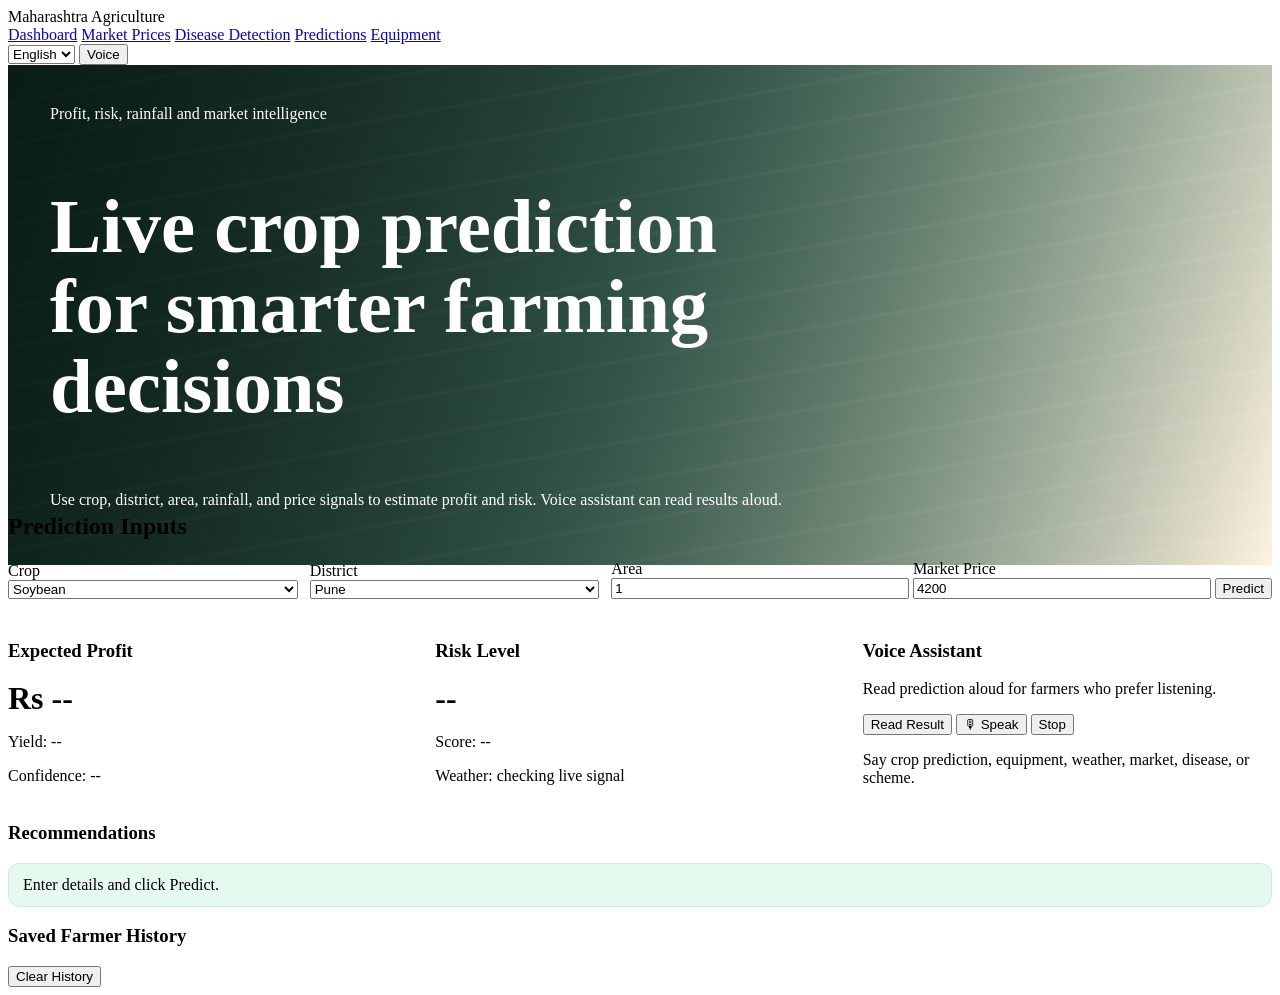
==== prediction.html @ 8593c609 "काम काय केलं ते लिहा" ====
<!DOCTYPE html>
<html lang="en">
<head>
    <meta charset="UTF-8">
    <meta name="viewport" content="width=device-width, initial-scale=1.0">
    <title>Live Crop Predictions - Maharashtra Agriculture</title>
    <link rel="stylesheet" href="css/style.css">
    <style>
        .prediction-hero {
            min-height: 500px;
            display: flex;
            align-items: center;
            position: relative;
            overflow: hidden;
            background:
                linear-gradient(112deg, rgba(6,25,20,.9), rgba(17,92,57,.66), rgba(246,184,75,.18)),
                url("a0c477f111c3b5f2a0177ffa79d3ac75.jpg") center/cover;
        }
        .prediction-hero video {
            position: absolute;
            inset: 0;
            width: 100%;
            height: 100%;
            object-fit: cover;
            opacity: .38;
        }
        .prediction-hero::after {
            content: "";
            position: absolute;
            inset: 0;
            background:
                linear-gradient(105deg, rgba(7,27,22,.9), rgba(7,27,22,.52), transparent),
                repeating-linear-gradient(170deg, transparent 0 36px, rgba(255,255,255,.08) 37px 40px);
            animation: fieldDrift 18s linear infinite;
        }
        .prediction-hero-content {
            position: relative;
            z-index: 1;
            color: white;
            width: min(1180px, calc(100% - 32px));
            margin: 0 auto;
        }
        .prediction-hero h1 {
            font-size: clamp(2.4rem, 6vw, 5rem);
            line-height: 1.04;
            max-width: 780px;
        }
        .prediction-panel {
            margin-top: -72px;
            position: relative;
            z-index: 3;
        }
        .prediction-form {
            display: grid;
            grid-template-columns: repeat(4, 1fr) auto;
            gap: 12px;
            align-items: end;
        }
        .prediction-form select,
        .prediction-form input {
            width: 100%;
        }
        .result-grid {
            display: grid;
            grid-template-columns: repeat(3, 1fr);
            gap: 18px;
            margin-top: 22px;
        }
        .metric {
            font-size: 2rem;
            font-weight: 900;
            color: var(--green);
            margin-top: 8px;
        }
        .risk-low { color: #15803d; }
        .risk-medium { color: #b8860b; }
        .risk-high { color: #c0392b; }
        .recommendation-list {
            display: grid;
            gap: 10px;
            margin-top: 10px;
        }
        .recommendation-list div {
            padding: 12px 14px;
            border-radius: 12px;
            background: rgba(223,247,233,.76);
            border: 1px solid rgba(31,138,91,.12);
        }
        @media(max-width: 980px) {
            .prediction-form,
            .result-grid {
                grid-template-columns: 1fr;
            }
            .prediction-panel {
                margin-top: -44px;
            }
        }
    </style>
</head>
<body>
    <div class="navbar">
        <div class="container">
            <div class="logo">Maharashtra Agriculture</div>
            <nav class="nav-menu">
                <a href="index.html">Dashboard</a>
                <a href="market.html">Market Prices</a>
                <a href="disease.html">Disease Detection</a>
                <a href="predictions.html" class="active">Predictions</a>
                <a href="equipment.html">Equipment</a>
            </nav>
            <div class="auth-menu">
                <select id="languageSelect" onchange="changePageLanguage(this.value)">
                    <option value="en">English</option>
                    <option value="mr">Marathi</option>
                    <option value="hi">Hindi</option>
                </select>
                <button class="btn btn-primary" onclick="FarmerAssistant.speak(getPredictionSpeech())">Voice</button>
            </div>
        </div>
    </div>

    <section class="prediction-hero">
        <video autoplay muted loop playsinline poster="a0c477f111c3b5f2a0177ffa79d3ac75.jpg">
            <source src="assets/farm-bg.mp4" type="video/mp4">
        </video>
        <div class="prediction-hero-content">
            <span class="hero-badge">Profit, risk, rainfall and market intelligence</span>
            <h1 id="predHeroTitle">Live crop prediction for smarter farming decisions</h1>
            <p id="predHeroText">Use crop, district, area, rainfall, and price signals to estimate profit and risk. Voice assistant can read results aloud.</p>
        </div>
    </section>

    <main class="container">
        <section class="card prediction-panel">
            <h2 id="predInputsTitle">Prediction Inputs</h2>
            <div class="prediction-form">
                <div>
                    <label id="predCropLabel">Crop</label>
                    <select id="cropSelect">
                        <option value="Soybean">Soybean</option>
                        <option value="Cotton">Cotton</option>
                        <option value="Onion">Onion</option>
                        <option value="Sugarcane">Sugarcane</option>
                        <option value="Tomato">Tomato</option>
                        <option value="Wheat">Wheat</option>
                    </select>
                </div>
                <div>
                    <label id="predDistrictLabel">District</label>
                    <select id="districtSelect">
                        <option value="Pune">Pune</option>
                        <option value="Nashik">Nashik</option>
                        <option value="Nagpur">Nagpur</option>
                        <option value="Kolhapur">Kolhapur</option>
                        <option value="Sangli">Sangli</option>
                    </select>
                </div>
                <div>
                    <label id="predAreaLabel">Area</label>
                    <input id="areaInput" type="number" min="0.1" step="0.1" value="1" placeholder="Hectares">
                </div>
                <div>
                    <label id="predPriceLabel">Market Price</label>
                    <input id="priceInput" type="number" min="1" value="4200" placeholder="Rs / qtl">
                </div>
                <button class="btn btn-primary" id="predButton" onclick="runPrediction()">Predict</button>
            </div>
        </section>

        <section class="result-grid">
            <article class="card">
                <h3 id="predProfitTitle">Expected Profit</h3>
                <div class="metric" id="profitValue">Rs --</div>
                <p id="yieldValue">Yield: --</p>
                <p id="confidenceValue">Confidence: --</p>
            </article>
            <article class="card">
                <h3 id="predRiskTitle">Risk Level</h3>
                <div class="metric" id="riskValue">--</div>
                <p id="riskScoreValue">Score: --</p>
                <p id="weatherValue">Weather: checking live signal</p>
            </article>
            <article class="card">
                <h3 id="predVoiceTitle">Voice Assistant</h3>
                <p id="predVoiceText">Read prediction aloud for farmers who prefer listening.</p>
                <button class="btn btn-primary" id="predReadBtn" onclick="FarmerAssistant.speak(getPredictionSpeech())">Read Result</button>
                <button class="btn btn-primary" id="predListenBtn" onclick="FarmerAssistant.startListening()">🎙 Speak</button>
                <button class="btn btn-secondary" id="predStopBtn" onclick="FarmerAssistant.stop()">Stop</button>
                <p class="voice-command-result" id="assistantCommandResult">Say crop prediction, equipment, weather, market, disease, or scheme.</p>
            </article>
        </section>

        <section class="card">
            <h3 id="predRecTitle">Recommendations</h3>
            <div id="recommendations" class="recommendation-list">
                <div>Enter details and click Predict.</div>
            </div>
        </section>

        <section class="card">
            <h3 id="predHistoryTitle">Saved Farmer History</h3>
            <div id="farmerHistoryList"></div>
            <button class="btn btn-secondary" onclick="FarmerAssistant.clearHistory()">Clear History</button>
        </section>
    </main>

    <script src="js/api.js"></script>
    <script src="js/voice-assistant.js"></script>
    <script>
        const cropProfiles = {
            Soybean: { yield: 17, cost: 31000, risk: .34 },
            Cotton: { yield: 14, cost: 42000, risk: .46 },
            Onion: { yield: 225, cost: 78000, risk: .52 },
            Sugarcane: { yield: 820, cost: 125000, risk: .38 },
            Tomato: { yield: 260, cost: 92000, risk: .58 },
            Wheat: { yield: 32, cost: 36000, risk: .29 }
        };

        let latestPrediction = null;

        const predictionTranslations = {
            en: {
                predHeroTitle: 'Live crop prediction for smarter farming decisions',
                predHeroText: 'Use crop, district, area, rainfall, and price signals to estimate profit and risk. Voice assistant can read results aloud.',
                predInputsTitle: 'Prediction Inputs',
                predCropLabel: 'Crop',
                predDistrictLabel: 'District',
                predAreaLabel: 'Area',
                predPriceLabel: 'Market Price',
                predButton: 'Predict',
                predProfitTitle: 'Expected Profit',
                predRiskTitle: 'Risk Level',
                predVoiceTitle: 'Voice Assistant',
                predVoiceText: 'Read prediction aloud for farmers who prefer listening.',
                predReadBtn: 'Read Result',
                predListenBtn: '🎙 Speak',
                predStopBtn: 'Stop',
                predRecTitle: 'Recommendations',
                predHistoryTitle: 'Saved Farmer History'
            },
            mr: {
                predHeroTitle: 'शेतीसाठी थेट पीक अंदाज',
                predHeroText: 'पीक, जिल्हा, क्षेत्र, पाऊस आणि बाजारभाव वापरून नफा व जोखीम अंदाज मिळवा.',
                predInputsTitle: 'अंदाजासाठी माहिती',
                predCropLabel: 'पीक',
                predDistrictLabel: 'जिल्हा',
                predAreaLabel: 'क्षेत्र',
                predPriceLabel: 'बाजारभाव',
                predButton: 'अंदाज काढा',
                predProfitTitle: 'अपेक्षित नफा',
                predRiskTitle: 'जोखीम पातळी',
                predVoiceTitle: 'आवाज सहाय्यक',
                predVoiceText: 'शेतकऱ्यांसाठी अंदाज मोठ्याने वाचून सांगतो.',
                predReadBtn: 'निकाल वाचा',
                predListenBtn: '🎙 बोला',
                predStopBtn: 'थांबवा',
                predRecTitle: 'शिफारसी',
                predHistoryTitle: 'सेव्ह केलेला शेतकरी इतिहास'
            },
            hi: {
                predHeroTitle: 'बेहतर खेती के लिए लाइव फसल भविष्यवाणी',
                predHeroText: 'फसल, जिला, क्षेत्र, बारिश और बाजार भाव से लाभ और जोखिम का अनुमान पाएं।',
                predInputsTitle: 'भविष्यवाणी जानकारी',
                predCropLabel: 'फसल',
                predDistrictLabel: 'जिला',
                predAreaLabel: 'क्षेत्र',
                predPriceLabel: 'बाजार भाव',
                predButton: 'भविष्यवाणी करें',
                predProfitTitle: 'अनुमानित लाभ',
                predRiskTitle: 'जोखिम स्तर',
                predVoiceTitle: 'आवाज सहायक',
                predVoiceText: 'किसानों के लिए परिणाम बोलकर सुनाता है।',
                predReadBtn: 'परिणाम सुनें',
                predListenBtn: '🎙 बोलें',
                predStopBtn: 'रोकें',
                predRecTitle: 'सिफारिशें',
                predHistoryTitle: 'सेव किसान इतिहास'
            }
        };

        function changePageLanguage(lang) {
            localStorage.setItem('farmerAssistantLang', lang);
            const dict = predictionTranslations[lang] || predictionTranslations.en;
            Object.entries(dict).forEach(([id, text]) => {
                const el = document.getElementById(id);
                if (el) el.textContent = text;
            });
        }

        async function fetchLiveWeather(district) {
            const coords = {
                Pune: [18.5204, 73.8567],
                Nashik: [19.9975, 73.7898],
                Nagpur: [21.1458, 79.0882],
                Kolhapur: [16.7050, 73.7421],
                Sangli: [16.8500, 73.9167]
            };
            const [lat, lon] = coords[district] || coords.Pune;
            const url = `https://api.open-meteo.com/v1/forecast?latitude=${lat}&longitude=${lon}&current=temperature_2m,relative_humidity_2m,precipitation&timezone=Asia%2FKolkata`;
            const response = await fetch(url);
            const data = await response.json();
            return data.current || {};
        }

        async function runPrediction() {
            const crop = document.getElementById('cropSelect').value;
            const district = document.getElementById('districtSelect').value;
            const area = Number(document.getElementById('areaInput').value || 1);
            const price = Number(document.getElementById('priceInput').value || 4200);
            const profile = cropProfiles[crop];

            let weather = {};
            try {
                weather = await fetchLiveWeather(district);
            } catch {
                weather = { temperature_2m: 29, relative_humidity_2m: 70, precipitation: 0 };
            }

            const weatherRisk = Math.min(0.3, Number(weather.precipitation || 0) / 30);
            const yieldQtl = profile.yield * area;
            const revenue = yieldQtl * price;
            const cost = profile.cost * area;
            const profit = revenue - cost;
            const riskScore = Math.min(0.95, profile.risk + weatherRisk);
            const riskLevel = riskScore > .62 ? 'High' : riskScore > .42 ? 'Medium' : 'Low';
            const confidence = Math.max(.68, 1 - riskScore / 2);

            latestPrediction = { crop, district, area, price, yieldQtl, profit, riskScore, riskLevel, confidence, weather };

            document.getElementById('profitValue').textContent = `Rs ${Math.round(profit).toLocaleString('en-IN')}`;
            document.getElementById('yieldValue').textContent = `Yield: ${yieldQtl.toFixed(1)} qtl`;
            document.getElementById('confidenceValue').textContent = `Confidence: ${(confidence * 100).toFixed(0)}%`;
            const riskEl = document.getElementById('riskValue');
            riskEl.textContent = riskLevel;
            riskEl.className = `metric risk-${riskLevel.toLowerCase()}`;
            document.getElementById('riskScoreValue').textContent = `Score: ${(riskScore * 100).toFixed(0)}/100`;
            document.getElementById('weatherValue').textContent = `Weather: ${weather.temperature_2m || '--'} C, humidity ${weather.relative_humidity_2m || '--'}%`;

            const recs = [
                profit > 0 ? 'Profit is positive. Plan selling when mandi price is strong.' : 'Profit is weak. Reduce input cost or wait for better market price.',
                riskLevel === 'High' ? 'High risk: check rainfall, pest control, and avoid unnecessary spending.' : 'Risk is manageable. Continue monitoring weather and market price.',
                'Save this prediction in farmer history for future comparison.'
            ];
            document.getElementById('recommendations').innerHTML = recs.map(r => `<div>${r}</div>`).join('');
            FarmerAssistant.saveHistory('Prediction', `${crop} in ${district}: profit Rs ${Math.round(profit).toLocaleString('en-IN')}, risk ${riskLevel}`);
        }

        function getPredictionSpeech() {
            if (!latestPrediction) return 'Please select crop, district, area, and click predict.';
            return `${latestPrediction.crop} in ${latestPrediction.district}. Expected profit is rupees ${Math.round(latestPrediction.profit)}. Risk level is ${latestPrediction.riskLevel}. Expected yield is ${latestPrediction.yieldQtl.toFixed(1)} quintal.`;
        }
    </script>
</body>
</html>
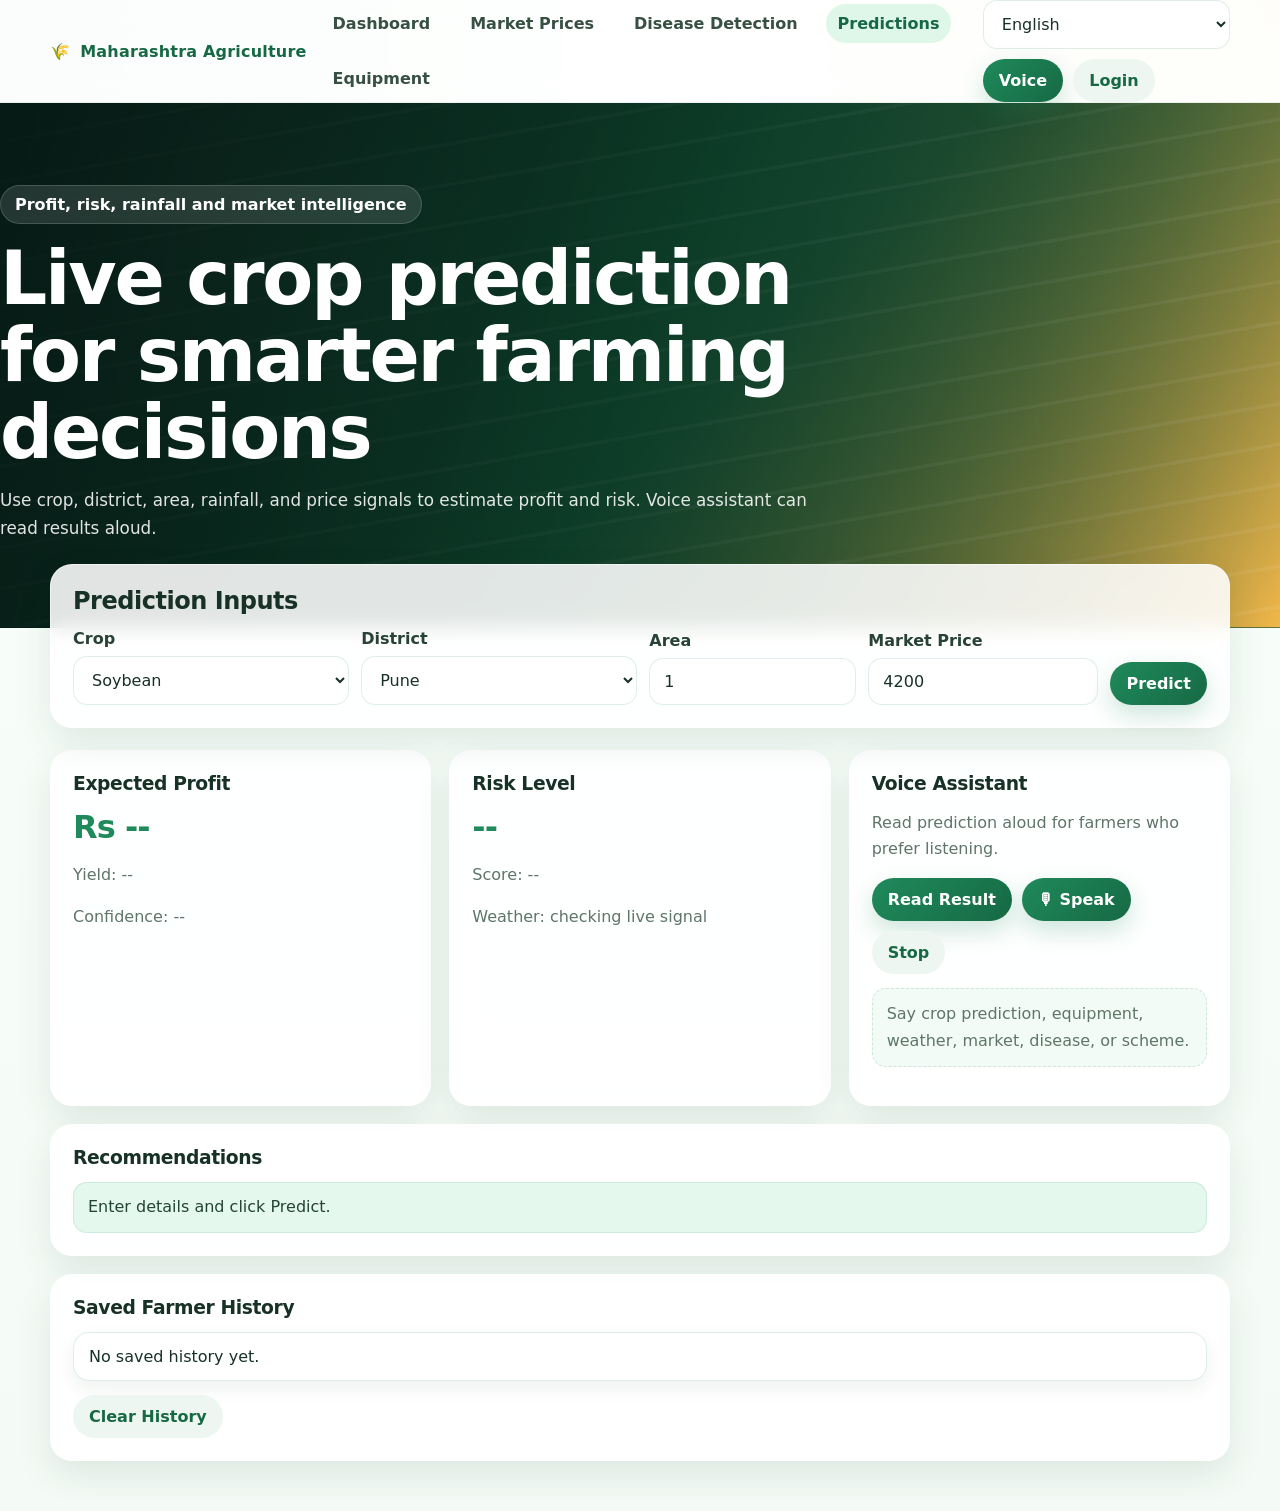
==== commit 8cc0f576: "Update frontend API, disease, and prediction pages" ====
--- a/prediction.html
+++ b/prediction.html
@@ -1,354 +1,862 @@
 <!DOCTYPE html>
 <html lang="en">
 <head>
-    <meta charset="UTF-8">
-    <meta name="viewport" content="width=device-width, initial-scale=1.0">
-    <title>Live Crop Predictions - Maharashtra Agriculture</title>
-    <link rel="stylesheet" href="css/style.css">
-    <style>
-        .prediction-hero {
-            min-height: 500px;
-            display: flex;
-            align-items: center;
-            position: relative;
-            overflow: hidden;
-            background:
-                linear-gradient(112deg, rgba(6,25,20,.9), rgba(17,92,57,.66), rgba(246,184,75,.18)),
-                url("a0c477f111c3b5f2a0177ffa79d3ac75.jpg") center/cover;
-        }
-        .prediction-hero video {
-            position: absolute;
-            inset: 0;
-            width: 100%;
-            height: 100%;
-            object-fit: cover;
-            opacity: .38;
-        }
-        .prediction-hero::after {
-            content: "";
-            position: absolute;
-            inset: 0;
-            background:
-                linear-gradient(105deg, rgba(7,27,22,.9), rgba(7,27,22,.52), transparent),
-                repeating-linear-gradient(170deg, transparent 0 36px, rgba(255,255,255,.08) 37px 40px);
-            animation: fieldDrift 18s linear infinite;
-        }
-        .prediction-hero-content {
-            position: relative;
-            z-index: 1;
-            color: white;
-            width: min(1180px, calc(100% - 32px));
-            margin: 0 auto;
-        }
-        .prediction-hero h1 {
-            font-size: clamp(2.4rem, 6vw, 5rem);
-            line-height: 1.04;
-            max-width: 780px;
-        }
-        .prediction-panel {
-            margin-top: -72px;
-            position: relative;
-            z-index: 3;
-        }
-        .prediction-form {
-            display: grid;
-            grid-template-columns: repeat(4, 1fr) auto;
-            gap: 12px;
-            align-items: end;
-        }
-        .prediction-form select,
-        .prediction-form input {
-            width: 100%;
-        }
-        .result-grid {
-            display: grid;
-            grid-template-columns: repeat(3, 1fr);
-            gap: 18px;
-            margin-top: 22px;
-        }
-        .metric {
-            font-size: 2rem;
-            font-weight: 900;
-            color: var(--green);
-            margin-top: 8px;
-        }
-        .risk-low { color: #15803d; }
-        .risk-medium { color: #b8860b; }
-        .risk-high { color: #c0392b; }
-        .recommendation-list {
-            display: grid;
-            gap: 10px;
-            margin-top: 10px;
-        }
-        .recommendation-list div {
-            padding: 12px 14px;
-            border-radius: 12px;
-            background: rgba(223,247,233,.76);
-            border: 1px solid rgba(31,138,91,.12);
-        }
-        @media(max-width: 980px) {
-            .prediction-form,
-            .result-grid {
-                grid-template-columns: 1fr;
-            }
-            .prediction-panel {
-                margin-top: -44px;
-            }
-        }
-    </style>
+  <meta charset="UTF-8" />
+  <meta name="viewport" content="width=device-width, initial-scale=1.0" />
+  <title>Live Crop Predictions - Maharashtra Agriculture</title>
+  <style>
+    :root{
+      --bg:#f4fbf6;
+      --card:#ffffff;
+      --text:#183126;
+      --muted:#5f7569;
+      --green:#1f8a5b;
+      --green-dark:#166944;
+      --green-soft:#dff7e9;
+      --border:rgba(31,138,91,.14);
+      --shadow:0 14px 35px rgba(20,60,40,.10);
+      --radius:22px;
+      --radius-sm:14px;
+      --danger:#c0392b;
+      --warn:#b8860b;
+      --success:#15803d;
+    }
+    *{box-sizing:border-box}
+    html,body{margin:0;padding:0}
+    body{
+      font-family: Inter, system-ui, -apple-system, Segoe UI, Roboto, Arial, sans-serif;
+      background:
+        radial-gradient(circle at top left, rgba(31,138,91,.10), transparent 32%),
+        radial-gradient(circle at top right, rgba(246,184,75,.14), transparent 28%),
+        linear-gradient(180deg, #f8fffa, var(--bg));
+      color:var(--text);
+    }
+    a{color:inherit;text-decoration:none}
+    .container{width:min(1180px, calc(100% - 28px)); margin:0 auto}
+    .navbar{
+      position:sticky; top:0; z-index:40;
+      backdrop-filter: blur(12px);
+      background: rgba(255,255,255,.82);
+      border-bottom:1px solid rgba(0,0,0,.06);
+    }
+    .navbar .container{
+      min-height:72px;
+      display:flex; align-items:center; justify-content:space-between; gap:14px;
+    }
+    .logo{
+      font-weight:900; letter-spacing:.2px;
+      color:var(--green-dark);
+      display:flex; align-items:center; gap:10px;
+      white-space:nowrap;
+    }
+    .logo::before{content:"🌾"}
+    .nav-menu{
+      display:flex; align-items:center; gap:16px; flex-wrap:wrap;
+      color:#385044;
+      font-weight:600;
+    }
+    .nav-menu a{
+      padding:10px 12px; border-radius:999px;
+      transition:.2s ease;
+    }
+    .nav-menu a:hover,.nav-menu a.active{
+      background:var(--green-soft);
+      color:var(--green-dark);
+    }
+    .auth-menu{display:flex; align-items:center; gap:10px; flex-wrap:wrap}
+    select, input, button{
+      font:inherit;
+    }
+    select, input{
+      width:100%;
+      border:1px solid var(--border);
+      background:#fff;
+      color:var(--text);
+      border-radius:14px;
+      padding:13px 14px;
+      outline:none;
+      box-shadow: inset 0 1px 0 rgba(255,255,255,.8);
+    }
+    select:focus, input:focus{
+      border-color: rgba(31,138,91,.40);
+      box-shadow: 0 0 0 4px rgba(31,138,91,.12);
+    }
+    .btn{
+      border:none;
+      border-radius:999px;
+      padding:12px 16px;
+      font-weight:800;
+      cursor:pointer;
+      transition:.2s ease;
+      display:inline-flex;
+      align-items:center;
+      justify-content:center;
+      gap:8px;
+      white-space:nowrap;
+    }
+    .btn:hover{transform: translateY(-1px)}
+    .btn-primary{
+      background: linear-gradient(135deg, var(--green), var(--green-dark));
+      color:#fff;
+      box-shadow: 0 10px 24px rgba(31,138,91,.22);
+    }
+    .btn-secondary{
+      background: #eef6f1;
+      color: var(--green-dark);
+    }
+
+    .prediction-hero{
+      min-height: 460px;
+      display:flex;
+      align-items:flex-end;
+      position:relative;
+      overflow:hidden;
+      border-bottom:1px solid rgba(0,0,0,.05);
+      background:
+        linear-gradient(112deg, rgba(6,25,20,.92), rgba(17,92,57,.72), rgba(246,184,75,.22)),
+        radial-gradient(circle at 20% 20%, rgba(255,255,255,.18), transparent 24%),
+        linear-gradient(135deg, #0b2a1f, #154c34 55%, #f0b74a);
+    }
+    .prediction-hero::after{
+      content:"";
+      position:absolute;
+      inset:0;
+      background:
+        linear-gradient(105deg, rgba(7,27,22,.90), rgba(7,27,22,.52), transparent),
+        repeating-linear-gradient(170deg, transparent 0 36px, rgba(255,255,255,.07) 37px 40px);
+      animation: fieldDrift 18s linear infinite;
+      opacity:.85;
+      pointer-events:none;
+    }
+    @keyframes fieldDrift{
+      from{transform: translateX(0)}
+      to{transform: translateX(48px)}
+    }
+    .prediction-hero-content{
+      position:relative;
+      z-index:1;
+      color:#fff;
+      width:100%;
+      padding: 82px 0 84px;
+    }
+    .hero-badge{
+      display:inline-flex;
+      align-items:center;
+      gap:8px;
+      padding:9px 14px;
+      border-radius:999px;
+      background:rgba(255,255,255,.12);
+      border:1px solid rgba(255,255,255,.16);
+      color:#fff;
+      font-weight:700;
+      margin-bottom:16px;
+      backdrop-filter: blur(8px);
+    }
+    .prediction-hero h1{
+      margin:0 0 14px;
+      font-size: clamp(2.2rem, 5.8vw, 4.8rem);
+      line-height:1.04;
+      max-width: 820px;
+      letter-spacing:-.03em;
+    }
+    .prediction-hero p{
+      margin:0;
+      max-width: 820px;
+      font-size: 1.05rem;
+      line-height: 1.7;
+      color: rgba(255,255,255,.88);
+    }
+
+    main{padding: 0 0 50px}
+    .prediction-panel{
+      margin-top: -64px;
+      position:relative;
+      z-index:3;
+    }
+    .card{
+      background: rgba(255,255,255,.88);
+      border:1px solid rgba(255,255,255,.6);
+      border-radius: var(--radius);
+      box-shadow: var(--shadow);
+      padding: 22px;
+      backdrop-filter: blur(10px);
+    }
+    .card h2,.card h3{
+      margin:0 0 14px;
+      letter-spacing:-.02em;
+    }
+    .card p{color:var(--muted); line-height:1.65}
+    .prediction-form{
+      display:grid;
+      grid-template-columns: 1.2fr 1.2fr .9fr 1fr auto;
+      gap: 12px;
+      align-items:end;
+    }
+    .field label{
+      display:block;
+      font-weight:800;
+      margin:0 0 8px;
+      color:#294236;
+    }
+    .result-grid{
+      display:grid;
+      grid-template-columns: repeat(3, 1fr);
+      gap:18px;
+      margin-top:22px;
+    }
+    .metric{
+      font-size:2rem;
+      font-weight:900;
+      color:var(--green);
+      margin-top:8px;
+      letter-spacing:-.03em;
+    }
+    .risk-low{ color: var(--success); }
+    .risk-medium{ color: var(--warn); }
+    .risk-high{ color: var(--danger); }
+
+    .recommendation-list{
+      display:grid;
+      gap:10px;
+      margin-top:10px;
+    }
+    .recommendation-list div{
+      padding:12px 14px;
+      border-radius:14px;
+      background: rgba(223,247,233,.82);
+      border:1px solid rgba(31,138,91,.12);
+      color:#234336;
+      line-height:1.55;
+    }
+    .section{
+      margin-top:18px;
+    }
+    .voice-row{
+      display:flex;
+      gap:10px;
+      flex-wrap:wrap;
+      margin-top:10px;
+    }
+    .voice-command-result{
+      margin-top:14px;
+      color:#3d5a4f;
+      padding:12px 14px;
+      border-radius:14px;
+      background:#f3fbf6;
+      border:1px dashed rgba(31,138,91,.18);
+    }
+    .history-list{
+      display:grid;
+      gap:10px;
+      margin-top:10px;
+    }
+    .history-item{
+      background:#fff;
+      border:1px solid var(--border);
+      border-radius:16px;
+      padding:14px 15px;
+      box-shadow: 0 8px 20px rgba(16,58,35,.06);
+    }
+    .history-item small{
+      display:block;
+      color:var(--muted);
+      margin-top:4px;
+      line-height:1.5;
+    }
+
+    .modal{
+      display:none;
+      position:fixed;
+      inset:0;
+      background: rgba(14,24,18,.55);
+      z-index:80;
+      padding:20px;
+      align-items:center;
+      justify-content:center;
+    }
+    .modal-content{
+      width:min(420px, 100%);
+      background:#fff;
+      border-radius:22px;
+      box-shadow: 0 28px 70px rgba(0,0,0,.25);
+      padding:22px;
+      position:relative;
+    }
+    .close{
+      position:absolute;
+      top:14px;
+      right:16px;
+      font-size:28px;
+      line-height:1;
+      cursor:pointer;
+      color:#7b8c85;
+    }
+    .auth-grid{
+      display:grid;
+      gap:10px;
+      margin-top:14px;
+    }
+
+    @media (max-width: 1040px){
+      .prediction-form{grid-template-columns: 1fr 1fr}
+      .prediction-form button{grid-column: 1 / -1}
+      .result-grid{grid-template-columns: 1fr}
+      .navbar .container{flex-wrap:wrap; padding:12px 0}
+      .nav-menu{gap:8px}
+    }
+    @media (max-width: 640px){
+      .prediction-hero{min-height: 390px}
+      .prediction-hero-content{padding: 70px 0 78px}
+      .prediction-form{grid-template-columns: 1fr}
+      .card{padding:18px}
+    }
+  </style>
 </head>
 <body>
-    <div class="navbar">
-        <div class="container">
-            <div class="logo">Maharashtra Agriculture</div>
-            <nav class="nav-menu">
-                <a href="index.html">Dashboard</a>
-                <a href="market.html">Market Prices</a>
-                <a href="disease.html">Disease Detection</a>
-                <a href="predictions.html" class="active">Predictions</a>
-                <a href="equipment.html">Equipment</a>
-            </nav>
-            <div class="auth-menu">
-                <select id="languageSelect" onchange="changePageLanguage(this.value)">
-                    <option value="en">English</option>
-                    <option value="mr">Marathi</option>
-                    <option value="hi">Hindi</option>
-                </select>
-                <button class="btn btn-primary" onclick="FarmerAssistant.speak(getPredictionSpeech())">Voice</button>
-            </div>
+  <div class="navbar">
+    <div class="container">
+      <div class="logo">Maharashtra Agriculture</div>
+      <nav class="nav-menu">
+        <a href="index.html">Dashboard</a>
+        <a href="market.html">Market Prices</a>
+        <a href="disease.html">Disease Detection</a>
+        <a href="predictions.html" class="active">Predictions</a>
+        <a href="equipment.html">Equipment</a>
+      </nav>
+      <div class="auth-menu">
+        <select id="languageSelect" onchange="changePageLanguage(this.value)">
+          <option value="en">English</option>
+          <option value="mr">Marathi</option>
+          <option value="hi">Hindi</option>
+        </select>
+        <button class="btn btn-primary" onclick="FarmerAssistant.speak(getPredictionSpeech())">Voice</button>
+        <button id="loginBtn" class="btn btn-secondary" onclick="openLoginModal()">Login</button>
+        <button id="logoutBtn" class="btn btn-secondary" onclick="logout()" style="display:none;">Logout</button>
+      </div>
+    </div>
+  </div>
+
+  <section class="prediction-hero">
+    <div class="container prediction-hero-content">
+      <span class="hero-badge">Profit, risk, rainfall and market intelligence</span>
+      <h1 id="predHeroTitle">Live crop prediction for smarter farming decisions</h1>
+      <p id="predHeroText">Use crop, district, area, rainfall, and price signals to estimate profit and risk. Voice assistant can read results aloud.</p>
+    </div>
+  </section>
+
+  <main class="container">
+    <section class="card prediction-panel">
+      <h2 id="predInputsTitle">Prediction Inputs</h2>
+      <div class="prediction-form">
+        <div class="field">
+          <label id="predCropLabel">Crop</label>
+          <select id="cropSelect">
+            <option value="Soybean">Soybean</option>
+            <option value="Cotton">Cotton</option>
+            <option value="Onion">Onion</option>
+            <option value="Sugarcane">Sugarcane</option>
+            <option value="Tomato">Tomato</option>
+            <option value="Wheat">Wheat</option>
+          </select>
         </div>
+        <div class="field">
+          <label id="predDistrictLabel">District</label>
+          <select id="districtSelect">
+            <option value="Pune">Pune</option>
+            <option value="Nashik">Nashik</option>
+            <option value="Nagpur">Nagpur</option>
+            <option value="Kolhapur">Kolhapur</option>
+            <option value="Sangli">Sangli</option>
+          </select>
+        </div>
+        <div class="field">
+          <label id="predAreaLabel">Area</label>
+          <input id="areaInput" type="number" min="0.1" step="0.1" value="1" placeholder="Hectares" />
+        </div>
+        <div class="field">
+          <label id="predPriceLabel">Market Price</label>
+          <input id="priceInput" type="number" min="1" value="4200" placeholder="Rs / qtl" />
+        </div>
+        <button class="btn btn-primary" id="predButton" onclick="runPrediction()">Predict</button>
+      </div>
+    </section>
+
+    <section class="result-grid">
+      <article class="card">
+        <h3 id="predProfitTitle">Expected Profit</h3>
+        <div class="metric" id="profitValue">Rs --</div>
+        <p id="yieldValue">Yield: --</p>
+        <p id="confidenceValue">Confidence: --</p>
+      </article>
+
+      <article class="card">
+        <h3 id="predRiskTitle">Risk Level</h3>
+        <div class="metric" id="riskValue">--</div>
+        <p id="riskScoreValue">Score: --</p>
+        <p id="weatherValue">Weather: checking live signal</p>
+      </article>
+
+      <article class="card">
+        <h3 id="predVoiceTitle">Voice Assistant</h3>
+        <p id="predVoiceText">Read prediction aloud for farmers who prefer listening.</p>
+        <div class="voice-row">
+          <button class="btn btn-primary" id="predReadBtn" onclick="FarmerAssistant.speak(getPredictionSpeech())">Read Result</button>
+          <button class="btn btn-primary" id="predListenBtn" onclick="FarmerAssistant.startListening()">🎙 Speak</button>
+          <button class="btn btn-secondary" id="predStopBtn" onclick="FarmerAssistant.stop()">Stop</button>
+        </div>
+        <p class="voice-command-result" id="assistantCommandResult">Say crop prediction, equipment, weather, market, disease, or scheme.</p>
+      </article>
+    </section>
+
+    <section class="card section">
+      <h3 id="predRecTitle">Recommendations</h3>
+      <div id="recommendations" class="recommendation-list">
+        <div>Enter details and click Predict.</div>
+      </div>
+    </section>
+
+    <section class="card section">
+      <h3 id="predHistoryTitle">Saved Farmer History</h3>
+      <div id="farmerHistoryList" class="history-list"></div>
+      <div style="margin-top:14px;">
+        <button class="btn btn-secondary" onclick="FarmerAssistant.clearHistory()">Clear History</button>
+      </div>
+    </section>
+  </main>
+
+  <div id="loginModal" class="modal" role="dialog" aria-modal="true">
+    <div class="modal-content">
+      <span class="close" onclick="closeLoginModal()">&times;</span>
+      <h2>Login</h2>
+      <form id="authForm" class="auth-grid">
+        <input type="email" id="authEmail" placeholder="Email" required />
+        <input type="password" id="authPassword" placeholder="Password" required />
+        <button type="submit" class="btn btn-primary">Login</button>
+      </form>
     </div>
-
-    <section class="prediction-hero">
-        <video autoplay muted loop playsinline poster="a0c477f111c3b5f2a0177ffa79d3ac75.jpg">
-            <source src="assets/farm-bg.mp4" type="video/mp4">
-        </video>
-        <div class="prediction-hero-content">
-            <span class="hero-badge">Profit, risk, rainfall and market intelligence</span>
-            <h1 id="predHeroTitle">Live crop prediction for smarter farming decisions</h1>
-            <p id="predHeroText">Use crop, district, area, rainfall, and price signals to estimate profit and risk. Voice assistant can read results aloud.</p>
+  </div>
+
+  <script>
+    const API_BASE = 'http://127.0.0.1:8000/api';
+    let authToken = localStorage.getItem('authToken');
+    let latestPrediction = null;
+
+    const predictionTranslations = {
+      en: {
+        predHeroTitle: 'Live crop prediction for smarter farming decisions',
+        predHeroText: 'Use crop, district, area, rainfall, and price signals to estimate profit and risk. Voice assistant can read results aloud.',
+        predInputsTitle: 'Prediction Inputs',
+        predCropLabel: 'Crop',
+        predDistrictLabel: 'District',
+        predAreaLabel: 'Area',
+        predPriceLabel: 'Market Price',
+        predButton: 'Predict',
+        predProfitTitle: 'Expected Profit',
+        predRiskTitle: 'Risk Level',
+        predVoiceTitle: 'Voice Assistant',
+        predVoiceText: 'Read prediction aloud for farmers who prefer listening.',
+        predReadBtn: 'Read Result',
+        predListenBtn: '🎙 Speak',
+        predStopBtn: 'Stop',
+        predRecTitle: 'Recommendations',
+        predHistoryTitle: 'Saved Farmer History'
+      },
+      mr: {
+        predHeroTitle: 'शेतीसाठी थेट पीक अंदाज',
+        predHeroText: 'पीक, जिल्हा, क्षेत्र, पाऊस आणि बाजारभाव वापरून नफा व जोखीम अंदाज मिळवा.',
+        predInputsTitle: 'अंदाजासाठी माहिती',
+        predCropLabel: 'पीक',
+        predDistrictLabel: 'जिल्हा',
+        predAreaLabel: 'क्षेत्र',
+        predPriceLabel: 'बाजारभाव',
+        predButton: 'अंदाज काढा',
+        predProfitTitle: 'अपेक्षित नफा',
+        predRiskTitle: 'जोखीम पातळी',
+        predVoiceTitle: 'आवाज सहाय्यक',
+        predVoiceText: 'शेतकऱ्यांसाठी अंदाज मोठ्याने वाचून सांगतो.',
+        predReadBtn: 'निकाल वाचा',
+        predListenBtn: '🎙 बोला',
+        predStopBtn: 'थांबवा',
+        predRecTitle: 'शिफारसी',
+        predHistoryTitle: 'सेव्ह केलेला शेतकरी इतिहास'
+      },
+      hi: {
+        predHeroTitle: 'बेहतर खेती के लिए लाइव फसल भविष्यवाणी',
+        predHeroText: 'फसल, जिला, क्षेत्र, बारिश और बाजार भाव से लाभ और जोखिम का अनुमान पाएं।',
+        predInputsTitle: 'भविष्यवाणी जानकारी',
+        predCropLabel: 'फसल',
+        predDistrictLabel: 'जिला',
+        predAreaLabel: 'क्षेत्र',
+        predPriceLabel: 'बाजार भाव',
+        predButton: 'भविष्यवाणी करें',
+        predProfitTitle: 'अनुमानित लाभ',
+        predRiskTitle: 'जोखिम स्तर',
+        predVoiceTitle: 'आवाज सहायक',
+        predVoiceText: 'किसानों के लिए परिणाम बोलकर सुनाता है।',
+        predReadBtn: 'परिणाम सुनें',
+        predListenBtn: '🎙 बोलें',
+        predStopBtn: 'रोकें',
+        predRecTitle: 'सिफारिशें',
+        predHistoryTitle: 'सेव किसान इतिहास'
+      }
+    };
+
+    function setAuthToken(token) {
+      authToken = token;
+      localStorage.setItem('authToken', token);
+    }
+
+    function clearAuthToken() {
+      authToken = null;
+      localStorage.removeItem('authToken');
+    }
+
+    function getAuthHeader() {
+      const headers = { 'Content-Type': 'application/json' };
+      if (authToken) headers['Authorization'] = `Bearer ${authToken}`;
+      return headers;
+    }
+
+    async function apiCall(endpoint, method = 'GET', body = null) {
+      const response = await fetch(`${API_BASE}${endpoint}`, {
+        method,
+        headers: getAuthHeader(),
+        body: body ? JSON.stringify(body) : null
+      });
+
+      if (!response.ok) {
+        let msg = `API Error: ${response.status}`;
+        try {
+          const errorData = await response.json();
+          msg = errorData.detail || msg;
+        } catch {}
+        throw new Error(msg);
+      }
+      return await response.json();
+    }
+
+    async function login(email, password) {
+      if (!email || !password) throw new Error('Email and password are required');
+      const fakeToken = 'demo-token';
+      setAuthToken(fakeToken);
+      return { access_token: fakeToken, token_type: 'bearer', email };
+    }
+
+    async function getCurrentUser() {
+      if (!authToken) return null;
+      return { name: 'Demo User', email: 'demo@example.com' };
+    }
+
+    function openLoginModal() {
+      document.getElementById('loginModal').style.display = 'flex';
+    }
+
+    function closeLoginModal() {
+      document.getElementById('loginModal').style.display = 'none';
+    }
+
+    function logout() {
+      clearAuthToken();
+      location.reload();
+    }
+
+    async function updateAuthUI() {
+      try {
+        const user = await getCurrentUser();
+        const loginBtn = document.getElementById('loginBtn');
+        const logoutBtn = document.getElementById('logoutBtn');
+        if (!loginBtn || !logoutBtn) return;
+        if (user) {
+          loginBtn.style.display = 'none';
+          logoutBtn.style.display = 'inline-flex';
+        } else {
+          loginBtn.style.display = 'inline-flex';
+          logoutBtn.style.display = 'none';
+        }
+      } catch (error) {
+        console.error('Auth UI update failed:', error);
+      }
+    }
+
+    async function handleLogin(e) {
+      e.preventDefault();
+      const email = document.getElementById('authEmail')?.value;
+      const password = document.getElementById('authPassword')?.value;
+      try {
+        await login(email, password);
+        closeLoginModal();
+        await updateAuthUI();
+        alert('Login successful');
+      } catch (error) {
+        alert('Login failed: ' + error.message);
+      }
+    }
+
+    function changePageLanguage(lang) {
+      localStorage.setItem('farmerAssistantLang', lang);
+      const dict = predictionTranslations[lang] || predictionTranslations.en;
+      Object.entries(dict).forEach(([id, text]) => {
+        const el = document.getElementById(id);
+        if (el) el.textContent = text;
+      });
+    }
+
+    const cropProfiles = {
+      Soybean: { yield: 17, cost: 31000, risk: .34 },
+      Cotton: { yield: 14, cost: 42000, risk: .46 },
+      Onion: { yield: 225, cost: 78000, risk: .52 },
+      Sugarcane: { yield: 820, cost: 125000, risk: .38 },
+      Tomato: { yield: 260, cost: 92000, risk: .58 },
+      Wheat: { yield: 32, cost: 36000, risk: .29 }
+    };
+
+    async function fetchLiveWeather(district) {
+      const coords = {
+        Pune: [18.5204, 73.8567],
+        Nashik: [19.9975, 73.7898],
+        Nagpur: [21.1458, 79.0882],
+        Kolhapur: [16.7050, 73.7421],
+        Sangli: [16.8500, 73.9167]
+      };
+
+      const [lat, lon] = coords[district] || coords.Pune;
+      const url = `https://api.open-meteo.com/v1/forecast?latitude=${lat}&longitude=${lon}&current=temperature_2m,relative_humidity_2m,precipitation&timezone=Asia%2FKolkata`;
+
+      try {
+        const response = await fetch(url);
+        const data = await response.json();
+        return data.current || {};
+      } catch {
+        return { temperature_2m: 29, relative_humidity_2m: 70, precipitation: 0 };
+      }
+    }
+
+    async function predictProfit(crop, district, rainfall, temperature, area, marketPrice) {
+      const response = await fetch(`${API_BASE}/predict`, {
+        method: 'POST',
+        headers: getAuthHeader(),
+        body: JSON.stringify({
+          crop,
+          district,
+          rainfall: Number(rainfall),
+          temperature: Number(temperature),
+          area: Number(area),
+          market_price: Number(marketPrice)
+        })
+      });
+
+      if (!response.ok) {
+        const err = await response.json().catch(() => ({}));
+        throw new Error(err.detail || 'Prediction failed');
+      }
+
+      return await response.json();
+    }
+
+    function saveHistory(title, text) {
+      const history = JSON.parse(localStorage.getItem('farmerHistory') || '[]');
+      history.unshift({
+        title,
+        text,
+        at: new Date().toISOString()
+      });
+      localStorage.setItem('farmerHistory', JSON.stringify(history.slice(0, 20)));
+      renderHistory();
+    }
+
+    function renderHistory() {
+      const historyList = document.getElementById('farmerHistoryList');
+      if (!historyList) return;
+
+      const history = JSON.parse(localStorage.getItem('farmerHistory') || '[]');
+      if (!history.length) {
+        historyList.innerHTML = '<div class="history-item">No saved history yet.</div>';
+        return;
+      }
+
+      historyList.innerHTML = history.map(item => `
+        <div class="history-item">
+          <strong>${item.title}</strong>
+          <small>${item.text}</small>
+          <small>${new Date(item.at).toLocaleString()}</small>
         </div>
-    </section>
-
-    <main class="container">
-        <section class="card prediction-panel">
-            <h2 id="predInputsTitle">Prediction Inputs</h2>
-            <div class="prediction-form">
-                <div>
-                    <label id="predCropLabel">Crop</label>
-                    <select id="cropSelect">
-                        <option value="Soybean">Soybean</option>
-                        <option value="Cotton">Cotton</option>
-                        <option value="Onion">Onion</option>
-                        <option value="Sugarcane">Sugarcane</option>
-                        <option value="Tomato">Tomato</option>
-                        <option value="Wheat">Wheat</option>
-                    </select>
-                </div>
-                <div>
-                    <label id="predDistrictLabel">District</label>
-                    <select id="districtSelect">
-                        <option value="Pune">Pune</option>
-                        <option value="Nashik">Nashik</option>
-                        <option value="Nagpur">Nagpur</option>
-                        <option value="Kolhapur">Kolhapur</option>
-                        <option value="Sangli">Sangli</option>
-                    </select>
-                </div>
-                <div>
-                    <label id="predAreaLabel">Area</label>
-                    <input id="areaInput" type="number" min="0.1" step="0.1" value="1" placeholder="Hectares">
-                </div>
-                <div>
-                    <label id="predPriceLabel">Market Price</label>
-                    <input id="priceInput" type="number" min="1" value="4200" placeholder="Rs / qtl">
-                </div>
-                <button class="btn btn-primary" id="predButton" onclick="runPrediction()">Predict</button>
-            </div>
-        </section>
-
-        <section class="result-grid">
-            <article class="card">
-                <h3 id="predProfitTitle">Expected Profit</h3>
-                <div class="metric" id="profitValue">Rs --</div>
-                <p id="yieldValue">Yield: --</p>
-                <p id="confidenceValue">Confidence: --</p>
-            </article>
-            <article class="card">
-                <h3 id="predRiskTitle">Risk Level</h3>
-                <div class="metric" id="riskValue">--</div>
-                <p id="riskScoreValue">Score: --</p>
-                <p id="weatherValue">Weather: checking live signal</p>
-            </article>
-            <article class="card">
-                <h3 id="predVoiceTitle">Voice Assistant</h3>
-                <p id="predVoiceText">Read prediction aloud for farmers who prefer listening.</p>
-                <button class="btn btn-primary" id="predReadBtn" onclick="FarmerAssistant.speak(getPredictionSpeech())">Read Result</button>
-                <button class="btn btn-primary" id="predListenBtn" onclick="FarmerAssistant.startListening()">🎙 Speak</button>
-                <button class="btn btn-secondary" id="predStopBtn" onclick="FarmerAssistant.stop()">Stop</button>
-                <p class="voice-command-result" id="assistantCommandResult">Say crop prediction, equipment, weather, market, disease, or scheme.</p>
-            </article>
-        </section>
-
-        <section class="card">
-            <h3 id="predRecTitle">Recommendations</h3>
-            <div id="recommendations" class="recommendation-list">
-                <div>Enter details and click Predict.</div>
-            </div>
-        </section>
-
-        <section class="card">
-            <h3 id="predHistoryTitle">Saved Farmer History</h3>
-            <div id="farmerHistoryList"></div>
-            <button class="btn btn-secondary" onclick="FarmerAssistant.clearHistory()">Clear History</button>
-        </section>
-    </main>
-
-    <script src="js/api.js"></script>
-    <script src="js/voice-assistant.js"></script>
-    <script>
-        const cropProfiles = {
-            Soybean: { yield: 17, cost: 31000, risk: .34 },
-            Cotton: { yield: 14, cost: 42000, risk: .46 },
-            Onion: { yield: 225, cost: 78000, risk: .52 },
-            Sugarcane: { yield: 820, cost: 125000, risk: .38 },
-            Tomato: { yield: 260, cost: 92000, risk: .58 },
-            Wheat: { yield: 32, cost: 36000, risk: .29 }
+      `).join('');
+    }
+
+    function clearHistory() {
+      localStorage.removeItem('farmerHistory');
+      renderHistory();
+    }
+
+    const FarmerAssistant = {
+      speak(text) {
+        if (!('speechSynthesis' in window)) {
+          alert('Speech synthesis is not supported in this browser.');
+          return;
+        }
+        window.speechSynthesis.cancel();
+        const utter = new SpeechSynthesisUtterance(text);
+        utter.rate = 1;
+        utter.pitch = 1;
+        utter.lang = localStorage.getItem('farmerAssistantLang') === 'mr' ? 'mr-IN'
+                    : localStorage.getItem('farmerAssistantLang') === 'hi' ? 'hi-IN'
+                    : 'en-IN';
+        window.speechSynthesis.speak(utter);
+      },
+      startListening() {
+        const SpeechRecognition = window.SpeechRecognition || window.webkitSpeechRecognition;
+        if (!SpeechRecognition) {
+          document.getElementById('assistantCommandResult').textContent = 'Speech recognition not supported in this browser.';
+          return;
+        }
+
+        const recognition = new SpeechRecognition();
+        recognition.lang = localStorage.getItem('farmerAssistantLang') === 'mr' ? 'mr-IN'
+                         : localStorage.getItem('farmerAssistantLang') === 'hi' ? 'hi-IN'
+                         : 'en-IN';
+        recognition.interimResults = false;
+        recognition.maxAlternatives = 1;
+
+        recognition.onresult = (event) => {
+          const command = event.results[0][0].transcript.toLowerCase();
+          const target = document.getElementById('assistantCommandResult');
+
+          if (command.includes('predict') || command.includes('crop')) {
+            target.textContent = `Command received: ${command}`;
+            runPrediction();
+          } else if (command.includes('weather')) {
+            target.textContent = `Weather command: ${command}`;
+          } else if (command.includes('scheme')) {
+            target.textContent = `Scheme command: ${command}`;
+          } else if (command.includes('disease')) {
+            target.textContent = `Disease command: ${command}`;
+          } else if (command.includes('market')) {
+            target.textContent = `Market command: ${command}`;
+          } else {
+            target.textContent = `Heard: ${command}`;
+          }
         };
 
-        let latestPrediction = null;
-
-        const predictionTranslations = {
-            en: {
-                predHeroTitle: 'Live crop prediction for smarter farming decisions',
-                predHeroText: 'Use crop, district, area, rainfall, and price signals to estimate profit and risk. Voice assistant can read results aloud.',
-                predInputsTitle: 'Prediction Inputs',
-                predCropLabel: 'Crop',
-                predDistrictLabel: 'District',
-                predAreaLabel: 'Area',
-                predPriceLabel: 'Market Price',
-                predButton: 'Predict',
-                predProfitTitle: 'Expected Profit',
-                predRiskTitle: 'Risk Level',
-                predVoiceTitle: 'Voice Assistant',
-                predVoiceText: 'Read prediction aloud for farmers who prefer listening.',
-                predReadBtn: 'Read Result',
-                predListenBtn: '🎙 Speak',
-                predStopBtn: 'Stop',
-                predRecTitle: 'Recommendations',
-                predHistoryTitle: 'Saved Farmer History'
-            },
-            mr: {
-                predHeroTitle: 'शेतीसाठी थेट पीक अंदाज',
-                predHeroText: 'पीक, जिल्हा, क्षेत्र, पाऊस आणि बाजारभाव वापरून नफा व जोखीम अंदाज मिळवा.',
-                predInputsTitle: 'अंदाजासाठी माहिती',
-                predCropLabel: 'पीक',
-                predDistrictLabel: 'जिल्हा',
-                predAreaLabel: 'क्षेत्र',
-                predPriceLabel: 'बाजारभाव',
-                predButton: 'अंदाज काढा',
-                predProfitTitle: 'अपेक्षित नफा',
-                predRiskTitle: 'जोखीम पातळी',
-                predVoiceTitle: 'आवाज सहाय्यक',
-                predVoiceText: 'शेतकऱ्यांसाठी अंदाज मोठ्याने वाचून सांगतो.',
-                predReadBtn: 'निकाल वाचा',
-                predListenBtn: '🎙 बोला',
-                predStopBtn: 'थांबवा',
-                predRecTitle: 'शिफारसी',
-                predHistoryTitle: 'सेव्ह केलेला शेतकरी इतिहास'
-            },
-            hi: {
-                predHeroTitle: 'बेहतर खेती के लिए लाइव फसल भविष्यवाणी',
-                predHeroText: 'फसल, जिला, क्षेत्र, बारिश और बाजार भाव से लाभ और जोखिम का अनुमान पाएं।',
-                predInputsTitle: 'भविष्यवाणी जानकारी',
-                predCropLabel: 'फसल',
-                predDistrictLabel: 'जिला',
-                predAreaLabel: 'क्षेत्र',
-                predPriceLabel: 'बाजार भाव',
-                predButton: 'भविष्यवाणी करें',
-                predProfitTitle: 'अनुमानित लाभ',
-                predRiskTitle: 'जोखिम स्तर',
-                predVoiceTitle: 'आवाज सहायक',
-                predVoiceText: 'किसानों के लिए परिणाम बोलकर सुनाता है।',
-                predReadBtn: 'परिणाम सुनें',
-                predListenBtn: '🎙 बोलें',
-                predStopBtn: 'रोकें',
-                predRecTitle: 'सिफारिशें',
-                predHistoryTitle: 'सेव किसान इतिहास'
-            }
+        recognition.onerror = () => {
+          document.getElementById('assistantCommandResult').textContent = 'Voice input failed.';
         };
 
-        function changePageLanguage(lang) {
-            localStorage.setItem('farmerAssistantLang', lang);
-            const dict = predictionTranslations[lang] || predictionTranslations.en;
-            Object.entries(dict).forEach(([id, text]) => {
-                const el = document.getElementById(id);
-                if (el) el.textContent = text;
-            });
+        recognition.start();
+      },
+      stop() {
+        if ('speechSynthesis' in window) window.speechSynthesis.cancel();
+      },
+      saveHistory,
+      clearHistory
+    };
+
+    function getPredictionSpeech() {
+      if (!latestPrediction) {
+        return 'Please select crop, district, area, and click predict.';
+      }
+      return `${latestPrediction.crop} in ${latestPrediction.district}. Expected profit is rupees ${Math.round(latestPrediction.profit)}. Risk level is ${latestPrediction.riskLevel}. Expected yield is ${latestPrediction.estimatedYield.toFixed(1)} quintal.`;
+    }
+
+    async function runPrediction() {
+      const crop = document.getElementById('cropSelect')?.value;
+      const district = document.getElementById('districtSelect')?.value;
+      const area = Number(document.getElementById('areaInput')?.value || 1);
+      const marketPrice = Number(document.getElementById('priceInput')?.value || 4200);
+
+      if (!crop || !district) {
+        alert('Please select crop and district');
+        return;
+      }
+
+      try {
+        const weather = await fetchLiveWeather(district);
+        const rainfall = Number(weather.precipitation || 800);
+        const temperature = Number(weather.temperature_2m || 28);
+
+        const prediction = await predictProfit(crop, district, rainfall, temperature, area, marketPrice);
+        const profit = Number(prediction.profit || 0);
+
+        const estimatedYield =
+          area * (
+            crop.toLowerCase() === 'sugarcane' ? 350 :
+            crop.toLowerCase() === 'tomato' ? 180 :
+            crop.toLowerCase() === 'onion' ? 120 :
+            crop.toLowerCase() === 'cotton' ? 18 :
+            crop.toLowerCase() === 'soybean' ? 12 :
+            crop.toLowerCase() === 'wheat' ? 22 : 20
+          );
+
+        const riskScore = Math.min(
+          0.95,
+          0.25 + (rainfall > 20 ? 0.18 : 0.08) + (temperature > 34 ? 0.18 : 0.05)
+        );
+        const riskLevel = riskScore > 0.62 ? 'High' : riskScore > 0.42 ? 'Medium' : 'Low';
+        const confidence = Math.max(0.70, 1 - riskScore / 2);
+
+        latestPrediction = {
+          crop,
+          district,
+          area,
+          marketPrice,
+          profit,
+          estimatedYield,
+          riskScore,
+          riskLevel,
+          confidence,
+          weather
+        };
+
+        document.getElementById('profitValue').textContent = `Rs ${Math.round(profit).toLocaleString('en-IN')}`;
+        document.getElementById('yieldValue').textContent = `Yield: ${estimatedYield.toFixed(1)} qtl`;
+        document.getElementById('confidenceValue').textContent = `Confidence: ${(confidence * 100).toFixed(0)}%`;
+
+        const riskEl = document.getElementById('riskValue');
+        riskEl.textContent = riskLevel;
+        riskEl.className = `metric risk-${riskLevel.toLowerCase()}`;
+
+        document.getElementById('riskScoreValue').textContent = `Score: ${(riskScore * 100).toFixed(0)}/100`;
+        document.getElementById('weatherValue').textContent =
+          `Weather: ${weather.temperature_2m || '--'}°C, humidity ${weather.relative_humidity_2m || '--'}%`;
+
+        const recommendations = [
+          profit > 0
+            ? 'Profit is positive. Plan selling when mandi price is strong.'
+            : 'Profit is low or negative. Reduce input cost or wait for better market price.',
+          riskLevel === 'High'
+            ? 'High risk detected. Watch rainfall, disease spread, and market fluctuations carefully.'
+            : 'Risk is manageable. Continue regular monitoring of weather and crop health.',
+          'Save this prediction in farmer history for future comparison.'
+        ];
+
+        document.getElementById('recommendations').innerHTML = recommendations.map(r => `<div>${r}</div>`).join('');
+        FarmerAssistant.saveHistory(
+          'Prediction',
+          `${crop} in ${district}: profit Rs ${Math.round(profit).toLocaleString('en-IN')}, risk ${riskLevel}`
+        );
+      } catch (error) {
+        console.error('Prediction error:', error);
+        alert(`Prediction failed: ${error.message}`);
+      }
+    }
+
+    window.addEventListener('DOMContentLoaded', () => {
+      const savedLang = localStorage.getItem('farmerAssistantLang') || 'en';
+      const languageSelect = document.getElementById('languageSelect');
+      if (languageSelect) languageSelect.value = savedLang;
+      changePageLanguage(savedLang);
+      updateAuthUI();
+      renderHistory();
+
+      const authForm = document.getElementById('authForm');
+      if (authForm) authForm.addEventListener('submit', handleLogin);
+
+      window.addEventListener('click', function (event) {
+        const modal = document.getElementById('loginModal');
+        if (modal && event.target === modal) {
+          closeLoginModal();
         }
-
-        async function fetchLiveWeather(district) {
-            const coords = {
-                Pune: [18.5204, 73.8567],
-                Nashik: [19.9975, 73.7898],
-                Nagpur: [21.1458, 79.0882],
-                Kolhapur: [16.7050, 73.7421],
-                Sangli: [16.8500, 73.9167]
-            };
-            const [lat, lon] = coords[district] || coords.Pune;
-            const url = `https://api.open-meteo.com/v1/forecast?latitude=${lat}&longitude=${lon}&current=temperature_2m,relative_humidity_2m,precipitation&timezone=Asia%2FKolkata`;
-            const response = await fetch(url);
-            const data = await response.json();
-            return data.current || {};
-        }
-
-        async function runPrediction() {
-            const crop = document.getElementById('cropSelect').value;
-            const district = document.getElementById('districtSelect').value;
-            const area = Number(document.getElementById('areaInput').value || 1);
-            const price = Number(document.getElementById('priceInput').value || 4200);
-            const profile = cropProfiles[crop];
-
-            let weather = {};
-            try {
-                weather = await fetchLiveWeather(district);
-            } catch {
-                weather = { temperature_2m: 29, relative_humidity_2m: 70, precipitation: 0 };
-            }
-
-            const weatherRisk = Math.min(0.3, Number(weather.precipitation || 0) / 30);
-            const yieldQtl = profile.yield * area;
-            const revenue = yieldQtl * price;
-            const cost = profile.cost * area;
-            const profit = revenue - cost;
-            const riskScore = Math.min(0.95, profile.risk + weatherRisk);
-            const riskLevel = riskScore > .62 ? 'High' : riskScore > .42 ? 'Medium' : 'Low';
-            const confidence = Math.max(.68, 1 - riskScore / 2);
-
-            latestPrediction = { crop, district, area, price, yieldQtl, profit, riskScore, riskLevel, confidence, weather };
-
-            document.getElementById('profitValue').textContent = `Rs ${Math.round(profit).toLocaleString('en-IN')}`;
-            document.getElementById('yieldValue').textContent = `Yield: ${yieldQtl.toFixed(1)} qtl`;
-            document.getElementById('confidenceValue').textContent = `Confidence: ${(confidence * 100).toFixed(0)}%`;
-            const riskEl = document.getElementById('riskValue');
-            riskEl.textContent = riskLevel;
-            riskEl.className = `metric risk-${riskLevel.toLowerCase()}`;
-            document.getElementById('riskScoreValue').textContent = `Score: ${(riskScore * 100).toFixed(0)}/100`;
-            document.getElementById('weatherValue').textContent = `Weather: ${weather.temperature_2m || '--'} C, humidity ${weather.relative_humidity_2m || '--'}%`;
-
-            const recs = [
-                profit > 0 ? 'Profit is positive. Plan selling when mandi price is strong.' : 'Profit is weak. Reduce input cost or wait for better market price.',
-                riskLevel === 'High' ? 'High risk: check rainfall, pest control, and avoid unnecessary spending.' : 'Risk is manageable. Continue monitoring weather and market price.',
-                'Save this prediction in farmer history for future comparison.'
-            ];
-            document.getElementById('recommendations').innerHTML = recs.map(r => `<div>${r}</div>`).join('');
-            FarmerAssistant.saveHistory('Prediction', `${crop} in ${district}: profit Rs ${Math.round(profit).toLocaleString('en-IN')}, risk ${riskLevel}`);
-        }
-
-        function getPredictionSpeech() {
-            if (!latestPrediction) return 'Please select crop, district, area, and click predict.';
-            return `${latestPrediction.crop} in ${latestPrediction.district}. Expected profit is rupees ${Math.round(latestPrediction.profit)}. Risk level is ${latestPrediction.riskLevel}. Expected yield is ${latestPrediction.yieldQtl.toFixed(1)} quintal.`;
-        }
-    </script>
+      });
+    });
+  </script>
 </body>
-</html>
+</html>
